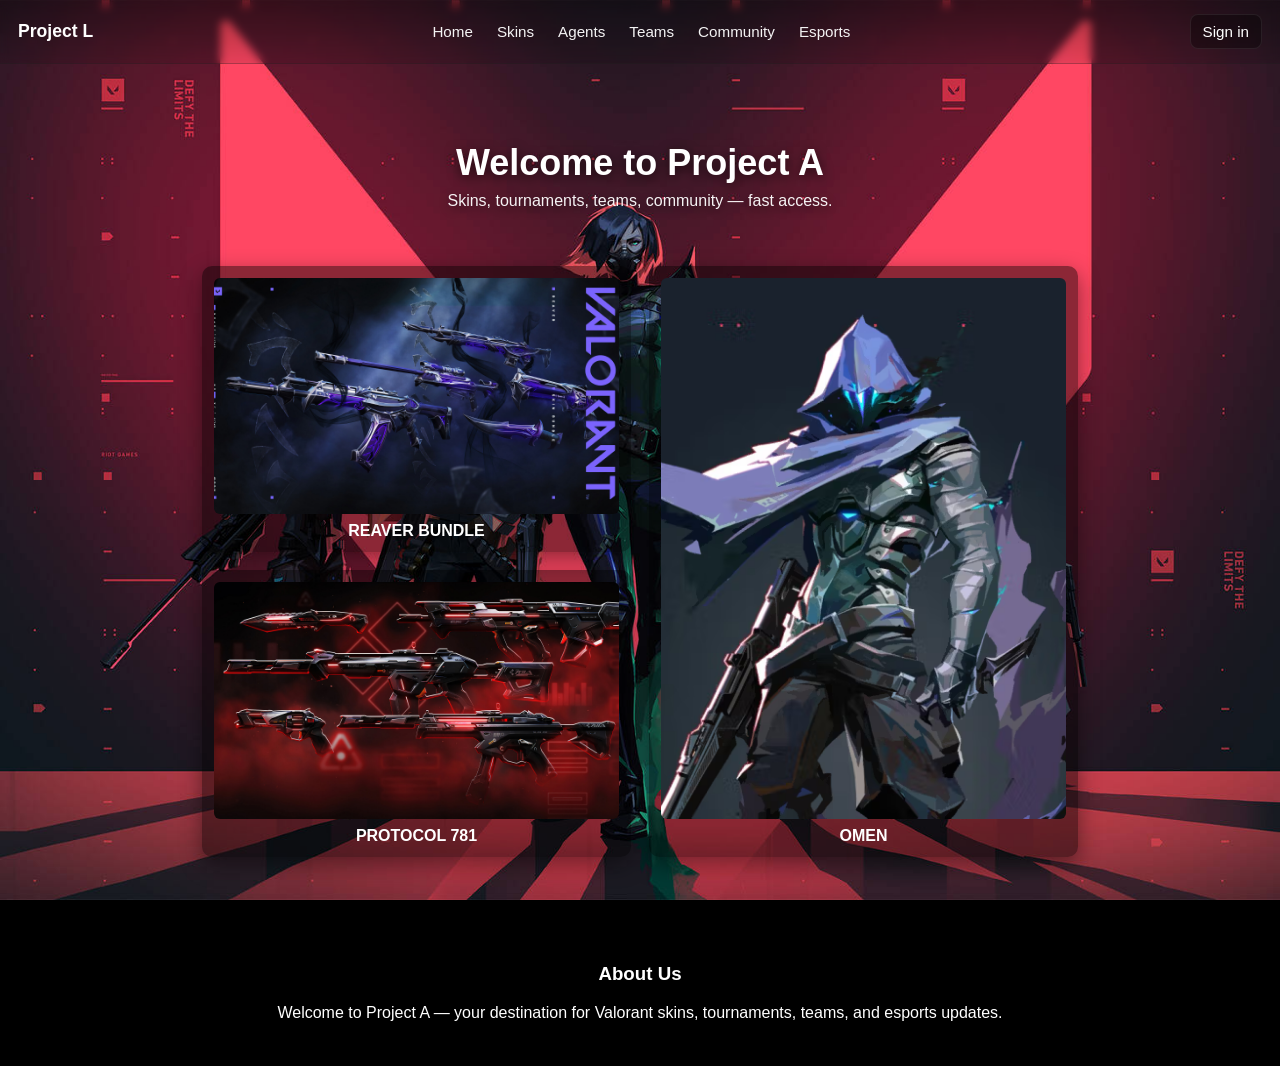
==== Project A/index.html @ 79abb201 "2nd Commit" ====
<!DOCTYPE html>
<html lang="en">
<head>
  <meta charset="utf-8" />
  <meta name="viewport" content="width=device-width,initial-scale=1" />
  <title>Project L</title>
  <link rel="stylesheet" href="style.css">
</head>
<body>
  <!-- Fullscreen background image (keeps coverage on all aspect ratios) -->
  <img class="bg-img" src="./images/valorant-305kescxw5dpup7y.jpg" alt="" aria-hidden="true">

  <!-- NAVBAR (fixed at top) -->
<nav class="navbar">
  <div class="nav-left">
    <a class="brand" href="index.html">Project L</a>
  </div>
  <div class="nav-center">
    <ul class="nav-menu">
      <li><a href="index.html">Home</a></li>
      <li><a href="https://op.gg/valorant/skins?weapon=Melee" target="_blank">Skins</a></li>
      <li><a href="https://playvalorant.com/en-us/agents/" target="_blank">Agents</a></li>
      <li><a href="https://valorantesports.com/en-GB/gpr/2025/current" target="_blank">Teams</a></li>
      <li><a href="https://discord.gg/hbvHAHh4zY" target="_blank">Community</a></li>
      <li><a href="https://www.vlr.gg/matches" target="_blank">Esports</a></li>
    </ul>
  </div>
  <div class="nav-right">
    <div id="userDisplay" class="nav-user">
      <button id="signInBtn" class="nav-signin">Sign in</button>
    </div>
  </div>
</nav>

  <!-- MAIN CONTENT -->
  <main class="content">
    <section class="hero">
      <h1>Welcome to Project A</h1>
      <p>Skins, tournaments, teams, community — fast access.</p>
    </section>

    <section class="cards">
    <div class="card-stack">
      <div class="card">
        <img src="./images/valorant-reaver-skin-hd-wallpaper-uhdpaper.com-250@1@e.jpg" alt="">
        <p>REAVER BUNDLE</p>
      </div>
      <div class="card">
        <img src="./images/valorant-protocol-781-a-weapon-skin-hd-wallpaper-uhdpaper.com-586@1@g.jpg" alt="">
        <p>PROTOCOL 781</p>
      </div>
    </div>
    <div class="card">
      <a href="https://playvalorant.com/en-us/agents/omen/" target="_blank"><img src="./images/015a083717e9687de8a741cfceddb836775b5f9f-616x822.png" alt=""></a>
      <p>OMEN</p>
    </div>
    </section>
  </main>

  <footer id="about-us" class="footer">
    <div class="container">
      <h3>About Us</h3>
      <p>Welcome to Project A — your destination for Valorant skins, tournaments, teams, and esports updates.</p>
    </div>
  </footer>

  <!-- SIGN-IN MODAL (in-page popup) -->
  <div id="signinModal" class="modal-overlay" aria-hidden="true">
    <div class="modal-box box" role="dialog" aria-modal="true" aria-labelledby="modalTitle">
      <button class="modal-close" aria-label="Close">&times;</button>

      <form id="signinForm" action="/submit_form" method="get" data-redirect="">
        <h2 id="modalTitle">Sign in</h2>
        <label for="si-Username">Username:</label>
        <input type="text" id="si-Username" name="Username" required>
        <label for="si-Password">Password:</label>
        <input type="password" id="si-Password" name="Password" required>
        <button type="submit" class="primary">Sign in</button>

        <div class="form-links">
          <a href="forgot-password.html" class="forgot" id="openForgot" target="_blank">Forgot password?</a>
          <a href="Register.html" class="signup">Register / Sign up</a>
        </div>
      </form>
    </div>
  </div>
  <!-- RESET LINK / RESET FORM MODAL (parent-side) -->
<div id="resetModal" class="modal-overlay" aria-hidden="true">
  <div class="modal-box box" role="dialog" aria-modal="true" aria-labelledby="resetTitle">
    <button class="modal-close" aria-label="Close">&times;</button>

    <div id="resetView">
      <h2 id="resetTitle">Password reset link received</h2>
      <p id="resetMsg">We sent a reset link to <strong id="resetEmail"></strong> (demo).</p>
      <p>Click below to open the reset form:</p>
      <div style="display:flex;gap:10px;margin-top:10px;">
        <button id="openResetForm" class="primary">Open Reset Form</button>
        <button id="dismissReset" class="nav-signin" style="background:transparent;border:1px solid rgba(255,255,255,0.06);">Dismiss</button>
      </div>
    </div>

    <form id="resetForm" style="display:none; margin-top:6px;">
      <h2 style="margin-top:0">Create new password</h2>

      <label for="newPassword">New Password</label>
      <div class="input-with-status">
        <input type="password" id="newPassword" required aria-describedby="rpHelp" autocomplete="new-password">
        <span class="pw-status invalid" id="resetPwStatus" aria-hidden="true">✕</span>
      </div>

      <label for="confirmNew">Confirm Password</label>
      <div class="input-with-status">
        <input type="password" id="confirmNew" required autocomplete="new-password">
        <span class="pw-status invalid" id="resetConfirmStatus" aria-hidden="true">✕</span>
      </div>

      <button type="submit" id="doReset" class="primary" disabled>Reset password</button>
    </form>

    <div id="resetSuccess" style="display:none; margin-top:8px; text-align:center;">
      <h3 style="margin:8px 0 4px 0">Password changed</h3>
      <p style="margin:0">Your password was updated successfully (demo).</p>
      <div style="margin-top:10px"><button id="closeSuccess" class="nav-signin">Close</button></div>
    </div>
  </div>
</div>
<script src="site.js" defer></script>
</body>
</html>
---- Project A/style.css ----
/* Reset / base */
* { box-sizing: border-box; }
html, body { height: 100%; margin: 0; }
body {
  font-family: 'Segoe UI', Tahoma, Verdana, sans-serif;
  font-size: 16px;
  color: #fff;
  background-color: #000;
  overflow-x: hidden;
}

/* Fullscreen background image using an <img> with object-fit for best coverage */
.bg-img {
  position: fixed;
  inset: 0;
  width: 100%;
  height: 100%;
  object-fit: cover;
  z-index: -1;
  filter: saturate(0.98) contrast(1.02);
}

/* NAVBAR (fixed, always visible at top) */
.navbar {
  position: fixed;
  top: 0;
  left: 0;
  right: 0;
  height: 64px;
  display: flex;
  align-items: center;
  justify-content: space-between;
  padding: 0 18px;
  z-index: 50;
  background: linear-gradient(180deg, rgba(0,0,0,0.35), rgba(0,0,0,0.10));
  backdrop-filter: blur(4px);
  border-bottom: 1px solid rgba(255,255,255,0.04);
  gap: 20px;
}

.navbar .brand {
  color: #fff;
  text-decoration: none;
  font-weight: 700;
  font-size: 1.1rem;
  white-space: nowrap;
}

/* Center nav menu */
.nav-center {
  flex: 1;
  display: flex;
  justify-content: center;
}

.nav-menu {
  list-style: none;
  margin: 0;
  padding: 0;
  display: flex;
  gap: 24px;
  align-items: center;
}

.nav-menu a {
  color: rgba(255,255,255,0.95);
  text-decoration: none;
  font-size: 0.95rem;
  transition: color .2s ease, transform .15s ease;
}

.nav-menu a:hover {
  color: #4105d7;
  transform: translateY(-2px);
}

/* User display area */
.nav-user {
  display: flex;
  align-items: center;
  gap: 10px;
  white-space: nowrap;
}

/* Transparent top-right sign in button (small panel look) */
.nav-signin {
  background: rgba(0,0,0,0.35);
  color: #fff;
  border: 1px solid rgba(255,255,255,0.08);
  padding: 8px 12px;
  border-radius: 8px;
  cursor: pointer;
  font-size: 0.95rem;
  transition: transform .18s ease, background .18s ease;
}
.nav-signin:hover { 
  transform: translateY(-2px); 
  background: rgba(0,0,0,0.45); 
}

.user-name {
  color: #fff;
  font-size: 0.95rem;
  padding: 8px 12px;
  border-radius: 8px;
  background: rgba(65, 5, 215, 0.15);
  border: 1px solid rgba(65, 5, 215, 0.3);
}

/* Responsive navbar */
@media (max-width: 900px) {
  .nav-menu { gap: 16px; }
  .nav-menu a { font-size: 0.9rem; }
}

@media (max-width: 768px) {
  .navbar { height: 56px; padding: 0 12px; gap: 12px; }
  .nav-center { display: none; } /* Hide menu on small screens, or make it a burger menu */
  .navbar .brand { font-size: 1rem; }
  .nav-signin { padding: 6px 10px; font-size: 0.9rem; }
}
/* Page content */
.content {
  padding-top: 96px; /* room for fixed navbar */
  display: flex;
  flex-direction: column;
  align-items: center;
  gap: 28px;
  min-height: calc(100vh - 160px);
}

/* Hero */
.hero {
  margin-top: 18px;
  text-align: center;
  color: #fff;
  padding: 28px;
  text-shadow: 0 3px 12px rgba(0,0,0,0.6);
}
.hero h1 { margin: 0 0 8px 0; font-size: clamp(22px, 3.4vw, 36px); }
.hero p { margin: 0; opacity: 0.95; }

/* Cards row - 2 column layout: left stack, right single */
.cards {
  display: grid;
  grid-template-columns: 1fr 1fr;
  gap: 18px;
  width: min(900px, 94%);
  padding: 0 12px 40px;
  align-items: stretch;
}

.card-stack {
  display: flex;
  flex-direction: column;
  gap: 18px;
}

.card {
  background: rgba(0,0,0,0.45);
  border-radius: 10px;
  padding: 12px;
  text-align: center;
  box-shadow: 0 8px 22px rgba(0,0,0,0.45);
  display: flex;
  flex-direction: column;
  height: 100%;
  transition: 0.4s ease;
}

.card:hover {
  transform: scale(1.05) translateY(-4px);
  box-shadow: 0 14px 32px rgba(65, 5, 215, 0.3);
}

.card img {
  width: 100%;
  height: auto;
  flex-grow: 1;
  object-fit: cover;
  border-radius: 6px;
  display: block;
  transition: 0.4s ease;
}

.card:hover img {
  filter: brightness(1.08);
}

.card p { margin: 8px 0 0 0; font-weight: 700; color: #fff; }

/* Responsive: stack on small screens */
@media (max-width: 700px) {
  .cards {
    grid-template-columns: 1fr;
  }
  .card-stack {
    flex-direction: row;
  }
}
/* Transparent modal overlay and box (same look as forms) */
.modal-overlay {
  position: fixed;
  inset: 0;
  background: rgba(0,0,0,0.55);
  display: none;
  align-items: center;
  justify-content: center;
  z-index: 999;
  padding: 20px;
}
.modal-overlay[aria-hidden="false"], .modal-overlay.show {
  display: flex;
}
.modal-box.box {
  width: 100%;
  max-width: 420px;
  background-color: rgba(0, 0, 0, 0.55);
  padding: 20px;
  border-radius: 12px;
  box-shadow: 0 12px 40px rgba(0,0,0,0.7);
  display: flex;
  flex-direction: column;
  gap: 8px;
  position: relative;
}

/* modal close button (top-right) */
.modal-close {
  position: absolute;
  right: 10px;
  top: 8px;
  background: transparent;
  border: none;
  color: #fff;
  font-size: 22px;
  cursor: pointer;
}

/* form elements (same as register/sign in look) */
.box h2 { color: #fff; margin: 6px 0 8px; text-align: center; }
.box label { color: #fff; font-size: 14px; margin-top: 6px; }
.box input[type="text"],
.box input[type="password"],
.box input[type="email"] {
  width: 100%;
  padding: 10px;
  margin: 6px 0;
  border: none;
  border-radius: 6px;
  font-size: 15px;
}

/* primary button (matches sign in color) */
button.primary {
  display: block;
  width: 50%;
  margin: 12px auto 0 auto;
  background-color: #4105d7;
  color: #fff;
  padding: 12px;
  border: none;
  border-radius: 8px;
  cursor: pointer;
  font-size: 15px;
}
button.primary:hover { filter: brightness(1.03); transform: translateY(-1px); }

/* links area */
.form-links {
  width: 100%;
  text-align: center;
  margin-top: 8px;
  font-size: 14px;
  display: flex;
  justify-content: center;
  gap: 12px;
  flex-wrap: wrap;
}
.form-links a { color: #e9e9ff; text-decoration: none; opacity: 0.95; }
.form-links a:hover { text-decoration: underline; }

/* Footer */
.footer { text-align: center; padding: 28px 12px; background: rgba(0,0,0,0.5); margin-top: 20px; }

/* Toast style used by site.js */
.toast {
  position: fixed;
  left: 50%;
  bottom: 24px;
  transform: translateX(-50%) translateY(8px);
  background: rgba(0,0,0,0.85);
  color: #fff;
  padding: 10px 14px;
  border-radius: 8px;
  box-shadow: 0 6px 20px rgba(0,0,0,0.35);
  opacity: 0;
  pointer-events: none;
  transition: opacity .22s ease, transform .22s ease;
  z-index: 2000;
}
.toast.show { opacity: 1; transform: translateX(-50%) translateY(0); pointer-events: auto; }

/* Responsive tweaks */
@media (max-width: 780px) {
  .navbar { height: 56px; padding: 0 14px; }
  .nav-signin { padding: 6px 10px; font-size: 0.9rem; }
  .cards { grid-template-columns: repeat(auto-fit, minmax(160px, 1fr)); }
  .modal-box.box { max-width: 360px; padding: 16px; }
}

/* User display in navbar */
#userDisplay {
  display: flex;
  align-items: center;
  gap: 0;
}
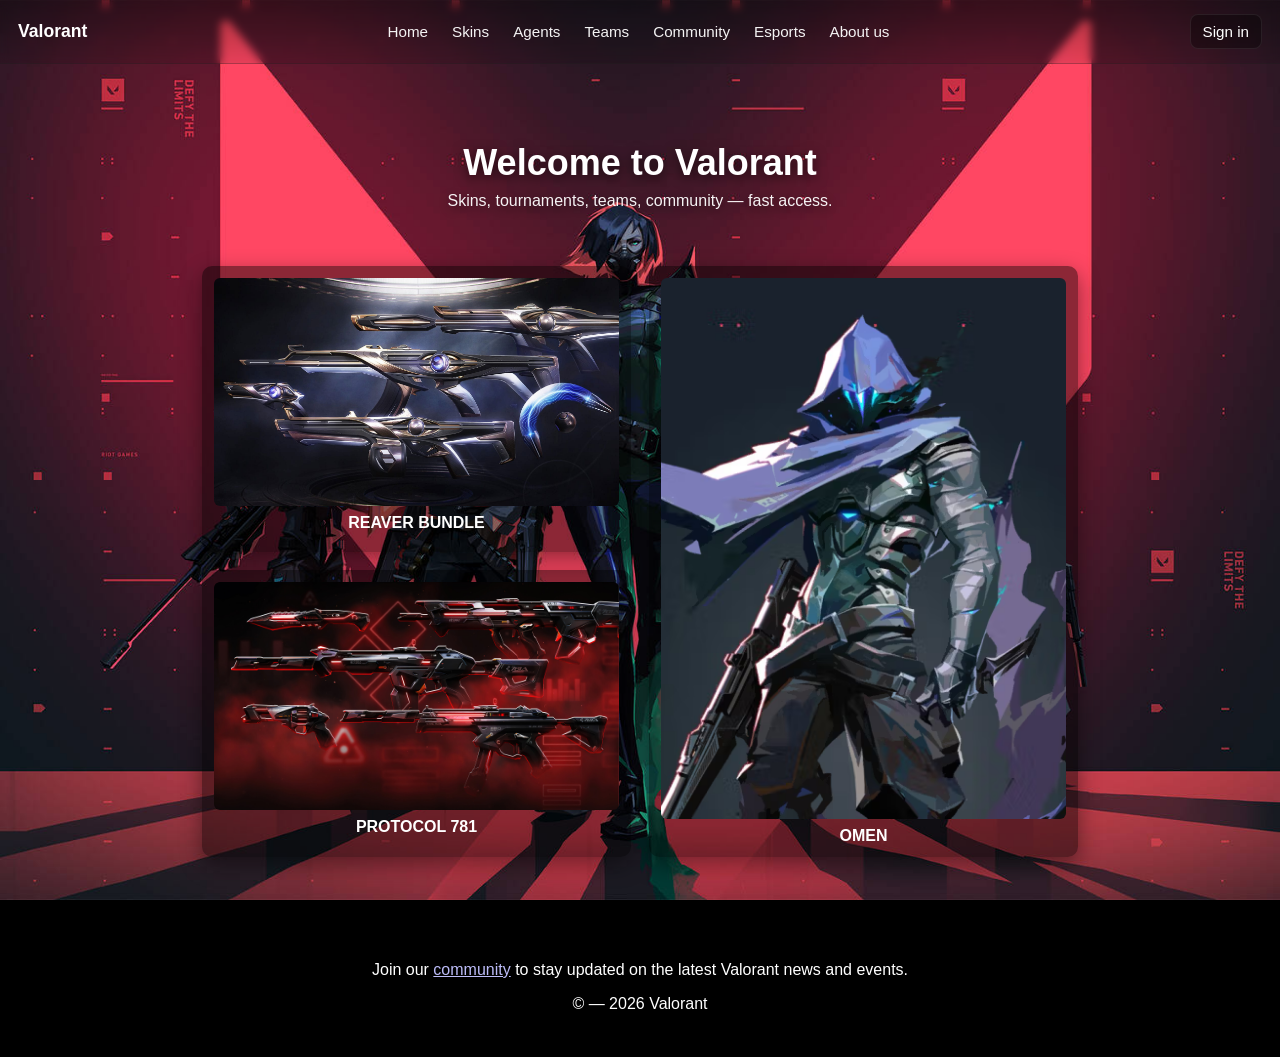
==== commit 56cd5882: "Comm" ====
--- a/Project A/index.html
+++ b/Project A/index.html
@@ -2,18 +2,14 @@
 <html lang="en">
 <head>
   <meta charset="utf-8" />
-  <meta name="viewport" content="width=device-width,initial-scale=1" />
-  <title>Project L</title>
+  <title>Valorant</title>
   <link rel="stylesheet" href="style.css">
 </head>
 <body>
-  <!-- Fullscreen background image (keeps coverage on all aspect ratios) -->
   <img class="bg-img" src="./images/valorant-305kescxw5dpup7y.jpg" alt="" aria-hidden="true">
-
-  <!-- NAVBAR (fixed at top) -->
 <nav class="navbar">
   <div class="nav-left">
-    <a class="brand" href="index.html">Project L</a>
+    <a class="brand" href="index.html">Valorant</a>
   </div>
   <div class="nav-center">
     <ul class="nav-menu">
@@ -23,6 +19,7 @@
       <li><a href="https://valorantesports.com/en-GB/gpr/2025/current" target="_blank">Teams</a></li>
       <li><a href="https://discord.gg/hbvHAHh4zY" target="_blank">Community</a></li>
       <li><a href="https://www.vlr.gg/matches" target="_blank">Esports</a></li>
+      <li><a href="About.html">About us</a></li>
     </ul>
   </div>
   <div class="nav-right">
@@ -35,23 +32,23 @@
   <!-- MAIN CONTENT -->
   <main class="content">
     <section class="hero">
-      <h1>Welcome to Project A</h1>
+      <h1>Welcome to Valorant</h1>
       <p>Skins, tournaments, teams, community — fast access.</p>
     </section>
 
     <section class="cards">
     <div class="card-stack">
       <div class="card">
-        <img src="./images/valorant-reaver-skin-hd-wallpaper-uhdpaper.com-250@1@e.jpg" alt="">
+        <a href="https://www.youtube.com/watch?v=ebGzlUQ6v_k&list=PLTFsoy_DWCOMWzK4f6ICbroM1FzHW4S7j&index=30" target="_blank"><img src="./images/Valorant_Chronovoid_Skin_Bundle.jpg" alt="Chronovoid Bundle"></a>
         <p>REAVER BUNDLE</p>
       </div>
       <div class="card">
-        <img src="./images/valorant-protocol-781-a-weapon-skin-hd-wallpaper-uhdpaper.com-586@1@g.jpg" alt="">
+        <a href="https://www.youtube.com/watch?v=h6i8lM3egvI&list=PLTFsoy_DWCOMWzK4f6ICbroM1FzHW4S7j&index=35" target="_blank"><img src="./images/valorant-protocol-781-a-weapon-skin-hd-wallpaper-uhdpaper.com-586@1@g.jpg" alt="Protocol 781"></a>
         <p>PROTOCOL 781</p>
       </div>
     </div>
     <div class="card">
-      <a href="https://playvalorant.com/en-us/agents/omen/" target="_blank"><img src="./images/015a083717e9687de8a741cfceddb836775b5f9f-616x822.png" alt=""></a>
+      <a href="https://playvalorant.com/en-us/agents/omen/" target="_blank"><img src="./images/015a083717e9687de8a741cfceddb836775b5f9f-616x822.png" alt="Omen"></a>
       <p>OMEN</p>
     </div>
     </section>
@@ -59,12 +56,10 @@
 
   <footer id="about-us" class="footer">
     <div class="container">
-      <h3>About Us</h3>
-      <p>Welcome to Project A — your destination for Valorant skins, tournaments, teams, and esports updates.</p>
+      <p>Join our <a href="https://discord.gg/hbvHAHh4zY" target="_blank">community</a> to stay updated on the latest Valorant news and events.</p>
+      <p>&copy; — 2026 Valorant</p>
     </div>
   </footer>
-
-  <!-- SIGN-IN MODAL (in-page popup) -->
   <div id="signinModal" class="modal-overlay" aria-hidden="true">
     <div class="modal-box box" role="dialog" aria-modal="true" aria-labelledby="modalTitle">
       <button class="modal-close" aria-label="Close">&times;</button>
@@ -84,7 +79,6 @@
       </form>
     </div>
   </div>
-  <!-- RESET LINK / RESET FORM MODAL (parent-side) -->
 <div id="resetModal" class="modal-overlay" aria-hidden="true">
   <div class="modal-box box" role="dialog" aria-modal="true" aria-labelledby="resetTitle">
     <button class="modal-close" aria-label="Close">&times;</button>
@@ -119,7 +113,7 @@
 
     <div id="resetSuccess" style="display:none; margin-top:8px; text-align:center;">
       <h3 style="margin:8px 0 4px 0">Password changed</h3>
-      <p style="margin:0">Your password was updated successfully (demo).</p>
+      <p style="margin:0">Your password was updated successfully.</p>
       <div style="margin-top:10px"><button id="closeSuccess" class="nav-signin">Close</button></div>
     </div>
   </div>
--- a/Project A/style.css
+++ b/Project A/style.css
@@ -1,6 +1,6 @@
 /* Reset / base */
 * { box-sizing: border-box; }
-html, body { height: 100%; margin: 0; }
+html, body { height: auto; margin: 0; }
 body {
   font-family: 'Segoe UI', Tahoma, Verdana, sans-serif;
   font-size: 16px;
@@ -8,7 +8,9 @@
   background-color: #000;
   overflow-x: hidden;
 }
-
+.container a{
+  color: #bcbcf8;
+}
 /* Fullscreen background image using an <img> with object-fit for best coverage */
 .bg-img {
   position: fixed;
@@ -314,4 +316,38 @@
   display: flex;
   align-items: center;
   gap: 0;
+}
+.list {
+  list-style-type: disc;
+  padding-left: 20px;
+  margin-top: 10px;
+  text-align: left;
+  margin-left: 30px;
+}
+.about-section {
+  margin-top: 151px;
+  margin-left: auto;
+  margin-right: auto;
+  margin-bottom: 100px;
+  font-family: 'Segoe UI', Tahoma, Geneva, Verdana, sans-serif;
+  text-align: center;
+  font-size: 24px;
+  display: flex;
+  flex-direction: column;
+  color: #fff;
+  padding: 20px;
+  width: 800px;
+  background-color: rgba(0, 0, 0, 0.6);
+  border-radius: 10px;
+  box-shadow: 0 8px 22px rgba(0,0,0,0.45);
+}
+.about-section a {
+  color: #bcbcf8;
+}
+.about-section a:hover {
+  color: #9393f3;
+}
+
+footer a:hover {
+  color: #9393f3;
 }
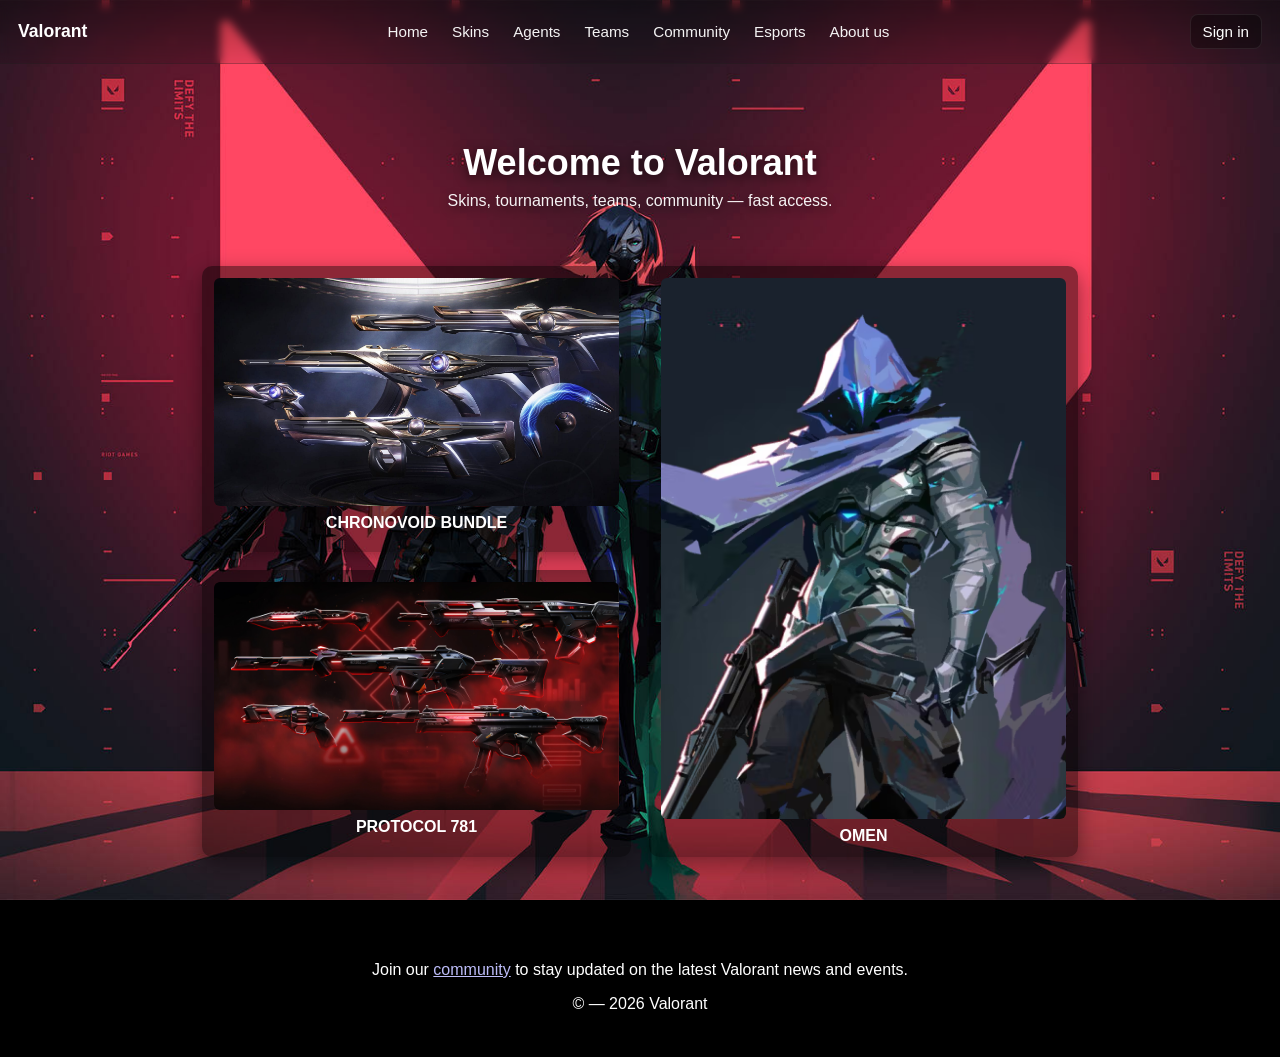
==== commit 5742d3f5: "CHRONO" ====
--- a/Project A/index.html
+++ b/Project A/index.html
@@ -40,7 +40,7 @@
     <div class="card-stack">
       <div class="card">
         <a href="https://www.youtube.com/watch?v=ebGzlUQ6v_k&list=PLTFsoy_DWCOMWzK4f6ICbroM1FzHW4S7j&index=30" target="_blank"><img src="./images/Valorant_Chronovoid_Skin_Bundle.jpg" alt="Chronovoid Bundle"></a>
-        <p>REAVER BUNDLE</p>
+        <p>CHRONOVOID BUNDLE</p>
       </div>
       <div class="card">
         <a href="https://www.youtube.com/watch?v=h6i8lM3egvI&list=PLTFsoy_DWCOMWzK4f6ICbroM1FzHW4S7j&index=35" target="_blank"><img src="./images/valorant-protocol-781-a-weapon-skin-hd-wallpaper-uhdpaper.com-586@1@g.jpg" alt="Protocol 781"></a>
